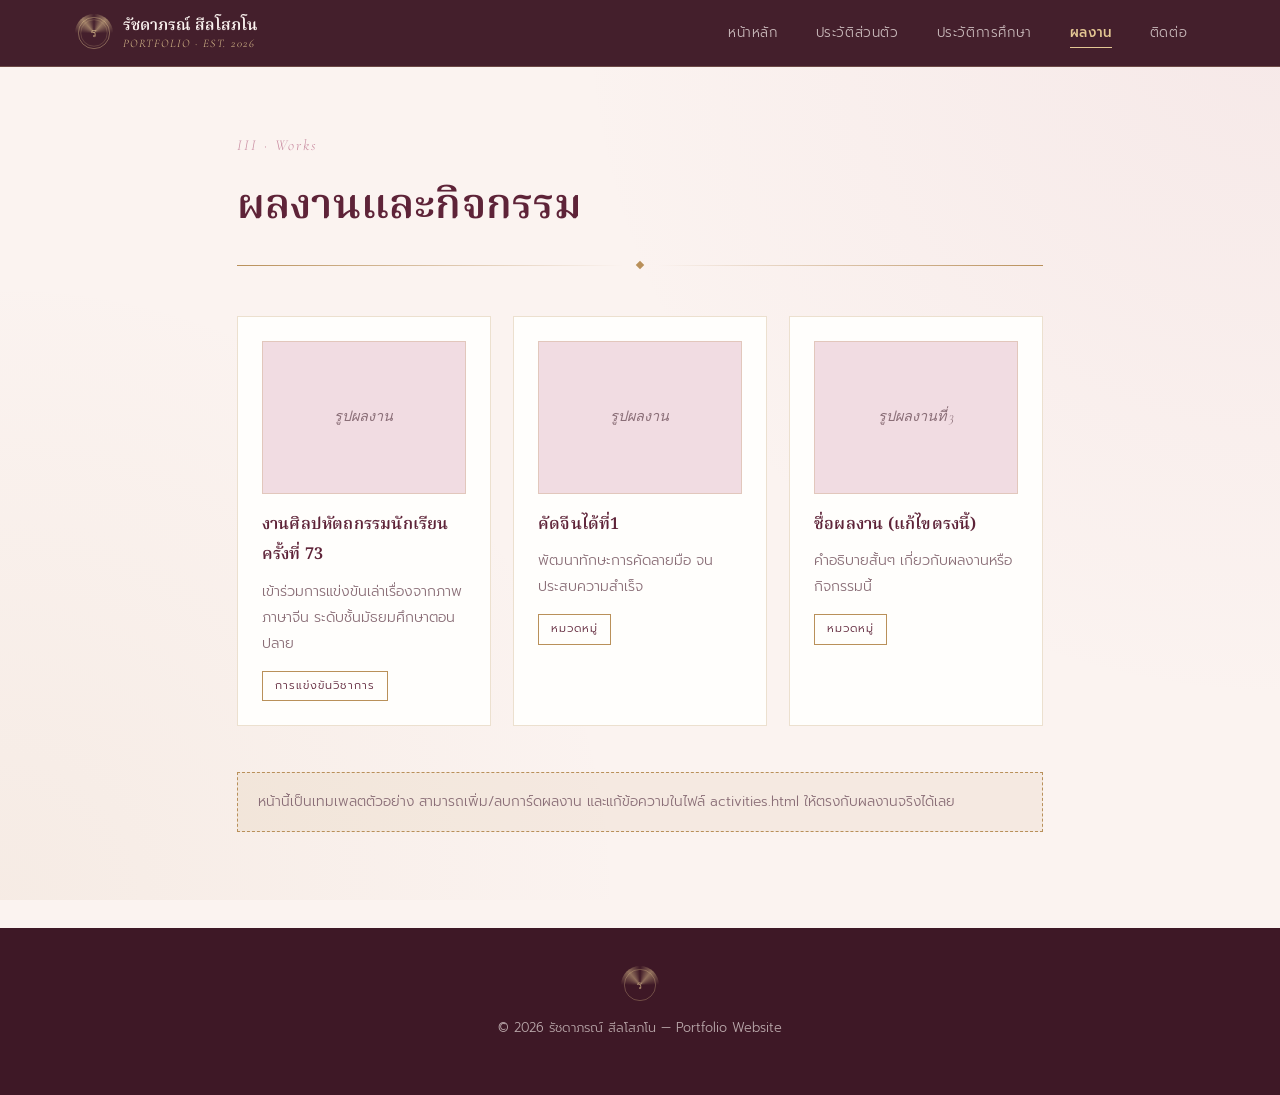
==== activities.html @ 526c3acd "Update activities.html" ====
<!DOCTYPE html>
<html lang="th">
<head>
<meta charset="UTF-8">
<meta name="viewport" content="width=device-width, initial-scale=1.0">
<title>ผลงาน | รัชดาภรณ์ สีลโสภโน</title>
<link rel="stylesheet" href="style.css">
</head>
<body>

<nav class="topnav">
  <div class="brand">
    <span class="crest brand-crest">
      <svg viewBox="0 0 100 100" width="34" height="34" aria-hidden="true">
        <circle cx="50" cy="50" r="46" fill="none" stroke="var(--gold-light)" stroke-width="1.2"/>
        <circle cx="50" cy="50" r="39" fill="none" stroke="var(--gold-light)" stroke-width="0.6"/>
        <text x="50" y="61" text-anchor="middle" font-family="'Noto Serif Thai', serif" font-size="36" fill="var(--gold-light)">ร</text>
      </svg>
    </span>
    <span class="brand-text">
      <span class="brand-name">รัชดาภรณ์ สีลโสภโน</span>
      <span class="brand-sub">Portfolio · Est. 2026</span>
    </span>
  </div>
  <button class="nav-toggle" aria-label="เปิดเมนู">&#9776;</button>
  <ul class="navlinks">
    <li><a href="index.html">หน้าหลัก</a></li>
    <li><a href="personal.html">ประวัติส่วนตัว</a></li>
    <li><a href="education.html">ประวัติการศึกษา</a></li>
    <li><a href="activities.html" aria-current="page">ผลงาน</a></li>
    <li><a href="contact.html">ติดต่อ</a></li>
  </ul>
</nav>

<main>
  <header class="page-header">
    <span class="eyebrow">III · Works</span>
    <h1>ผลงานและกิจกรรม</h1>
    <div class="rule"><span></span></div>
  </header>

  <div class="work-grid">
    <!-- คัดลอกบล็อก .work-card ทั้งก้อนเพื่อเพิ่มผลงานใหม่ -->
    <div class="card work-card">
      <div class="thumb">
        <!-- เปลี่ยนเป็น <img src="images/ชื่อไฟล์.png" alt="..."> เมื่อมีรูปผลงาน -->
        <span>รูปผลงาน</span>
      </div>
      <h3>งานศิลปหัตถกรรมนักเรียน ครั้งที่ 73</h3>
      <p>เข้าร่วมการแข่งขันเล่าเรื่องจากภาพภาษาจีน ระดับชั้นมัธยมศึกษาตอนปลาย</p>
      <span class="tag">การแข่งขันวิชาการ</span>
    </div>

    <div class="card work-card">
      <div class="thumb">
        <span>รูปผลงาน</span>
      </div>
      <h3>คัดจีนได้ที่1</h3>
      <p>พัฒนาทักษะการคัดลายมือ จนประสบความสำเร็จ</p>
      <span class="tag">หมวดหมู่</span>
    </div>

    <div class="card work-card">
      <div class="thumb">
        <span>รูปผลงานที่ 3</span>
      </div>
      <h3>ชื่อผลงาน (แก้ไขตรงนี้)</h3>
      <p>คำอธิบายสั้นๆ เกี่ยวกับผลงานหรือกิจกรรมนี้</p>
      <span class="tag">หมวดหมู่</span>
    </div>
  </div>

  <div class="note" style="margin-top:22px;">
    หน้านี้เป็นเทมเพลตตัวอย่าง สามารถเพิ่ม/ลบการ์ดผลงาน และแก้ข้อความในไฟล์ activities.html ให้ตรงกับผลงานจริงได้เลย
  </div>
</main>

<footer>
  <span class="crest">
    <svg viewBox="0 0 100 100" width="34" height="34" aria-hidden="true">
      <circle cx="50" cy="50" r="46" fill="none" stroke="var(--gold-light)" stroke-width="1"/>
      <text x="50" y="61" text-anchor="middle" font-family="'Noto Serif Thai', serif" font-size="34" fill="var(--gold-light)">ร</text>
    </svg>
  </span>
  &copy; 2026 รัชดาภรณ์ สีลโสภโน — Portfolio Website
</footer>

<script src="script.js"></script>
</body>
</html>
---- style.css ----
@import url('https://fonts.googleapis.com/css2?family=Noto+Serif+Thai:wght@400;500;600;700&family=Prompt:wght@200;300;400;500;600&family=Cormorant+Garamond:ital@0;1&display=swap');

/* ==========================================================================
   รัชดาภรณ์ สีลโสภโน — Portfolio
   Direction: จริงจัง หรูหรา มินิมอล โทนชมพูเจ้าหญิง (blush / wine / antique gold)
   ========================================================================== */

:root {
  --blush:      #FBF3F0;   /* พื้นหลังหลัก ไอวอรี่อมชมพู */
  --paper:      #FFFEFC;   /* พื้นผิวการ์ด */
  --rose:       #C98BA0;   /* ชมพูฝุ่น — accent รอง */
  --rose-soft:  #F1DCE2;   /* ชมพูอ่อนมาก — เส้นขอบ/พื้นรอง */
  --wine:       #5E2338;   /* ไวน์เข้ม — หัวเรื่อง/ปุ่มหลัก */
  --wine-deep:  #3E1826;   /* ไวน์เข้มสุด — nav / footer */
  --gold:       #B9905A;   /* ทองโบราณ — เส้นบาง/กรอบ */
  --gold-light: #E4C793;   /* ทองอ่อน — ไฮไลต์ */
  --ink:        #3A2830;   /* ตัวอักษรหลัก */
  --ink-soft:   #8A6E77;   /* ตัวอักษรรอง */
  --line:       rgba(185, 144, 90, 0.28);
  --shadow:     rgba(94, 35, 56, 0.14);
  --radius:     4px;
  --radius-lg:  2px;
  --ease:       cubic-bezier(0.22, 1, 0.36, 1);
}

* { box-sizing: border-box; }

html { scroll-behavior: smooth; }

body {
  margin: 0;
  background: var(--blush);
  background-image:
    radial-gradient(circle at 100% 0%, rgba(201, 139, 160, 0.10), transparent 45%),
    radial-gradient(circle at 0% 100%, rgba(185, 144, 90, 0.08), transparent 40%);
  background-attachment: fixed;
  color: var(--ink);
  font-family: 'Prompt', sans-serif;
  font-weight: 300;
  font-size: 16px;
  line-height: 1.85;
  -webkit-font-smoothing: antialiased;
}

h1, h2, h3, .display {
  font-family: 'Noto Serif Thai', serif;
  font-weight: 600;
  color: var(--wine);
  margin: 0;
  letter-spacing: 0.2px;
}

a { color: inherit; text-decoration: none; }

::selection { background: var(--rose); color: #fff; }

/* ---------- utility: reveal-on-load ---------- */
.reveal {
  opacity: 0;
  transform: translateY(14px);
  animation: revealUp 0.9s var(--ease) forwards;
}
@keyframes revealUp {
  to { opacity: 1; transform: translateY(0); }
}

/* ---------- Crest — the signature mark ---------- */
.crest {
  position: relative;
  display: inline-flex;
  align-items: center;
  justify-content: center;
  flex-shrink: 0;
}

.crest svg { position: relative; z-index: 2; display: block; }

.crest::before {
  content: '';
  position: absolute;
  inset: -6%;
  border-radius: 50%;
  background: conic-gradient(from 0deg, transparent 0deg, var(--gold-light) 40deg, transparent 90deg, transparent 270deg, var(--gold-light) 320deg, transparent 360deg);
  animation: crestSweep 7s linear infinite;
  opacity: 0.55;
  z-index: 1;
}

@keyframes crestSweep {
  to { transform: rotate(360deg); }
}

/* ---------- Top navigation ---------- */
.topnav {
  position: sticky;
  top: 0;
  z-index: 60;
  display: flex;
  align-items: center;
  justify-content: space-between;
  padding: 16px 6vw;
  background: rgba(62, 24, 38, 0.97);
  backdrop-filter: blur(6px);
  border-bottom: 1px solid rgba(228, 199, 147, 0.25);
}

.brand {
  display: flex;
  align-items: center;
  gap: 12px;
  color: #F6E9EC;
}

.brand-crest { width: 34px; height: 34px; }

.brand-text { display: flex; flex-direction: column; line-height: 1.25; }
.brand-name  { font-family: 'Noto Serif Thai', serif; font-size: 0.98rem; font-weight: 600; color: #FBF3F0; }
.brand-sub   { font-family: 'Cormorant Garamond', serif; font-style: italic; font-size: 0.72rem; letter-spacing: 1.5px; color: var(--gold-light); text-transform: uppercase; }

.navlinks {
  display: flex;
  gap: 6px;
  list-style: none;
  margin: 0;
  padding: 0;
}

.navlinks a {
  position: relative;
  padding: 8px 16px;
  font-size: 0.83rem;
  letter-spacing: 0.6px;
  color: rgba(251, 243, 240, 0.72);
  transition: color 0.25s var(--ease);
}

.navlinks a::after {
  content: '';
  position: absolute;
  left: 16px;
  right: 16px;
  bottom: 3px;
  height: 1px;
  background: var(--gold-light);
  transform: scaleX(0);
  transform-origin: left;
  transition: transform 0.3s var(--ease);
}

.navlinks a:hover { color: #fff; }
.navlinks a:hover::after { transform: scaleX(1); }

.navlinks a[aria-current="page"] { color: var(--gold-light); font-weight: 500; }
.navlinks a[aria-current="page"]::after { transform: scaleX(1); }

.nav-toggle {
  display: none;
  background: none;
  border: 1px solid rgba(228, 199, 147, 0.4);
  color: var(--gold-light);
  font-size: 1.2rem;
  line-height: 1;
  padding: 8px 12px;
  border-radius: var(--radius);
  cursor: pointer;
}

@media (max-width: 780px) {
  .nav-toggle { display: block; }
  .navlinks {
    position: absolute;
    top: 100%;
    left: 0;
    right: 0;
    flex-direction: column;
    background: var(--wine-deep);
    padding: 8px 6vw 18px;
    display: none;
    gap: 2px;
    border-bottom: 1px solid rgba(228, 199, 147, 0.25);
  }
  .navlinks.open { display: flex; }
  .navlinks a { padding: 13px 6px; }
  .navlinks a::after { left: 6px; right: 6px; }
}

/* ---------- Page shell ---------- */
main {
  max-width: 960px;
  margin: 0 auto;
  padding: 64px 6vw 96px;
}

.page-header {
  margin-bottom: 48px;
  display: flex;
  flex-direction: column;
  gap: 10px;
}

.eyebrow {
  font-family: 'Cormorant Garamond', serif;
  font-style: italic;
  font-size: 0.95rem;
  letter-spacing: 2px;
  color: var(--rose);
}

.page-header h1 { font-size: clamp(1.9rem, 4vw, 2.6rem); }

.rule {
  display: flex;
  align-items: center;
  gap: 14px;
  margin-top: 6px;
}
.rule::before, .rule::after {
  content: '';
  flex: 1;
  height: 1px;
  background: linear-gradient(90deg, var(--gold), transparent);
}
.rule::after { background: linear-gradient(270deg, var(--gold), transparent); }
.rule span {
  width: 6px; height: 6px;
  background: var(--gold);
  transform: rotate(45deg);
  flex-shrink: 0;
}

/* ---------- Hero (index) ---------- */
.hero {
  display: grid;
  grid-template-columns: 1.15fr 0.85fr;
  gap: 56px;
  align-items: center;
  padding: 56px 0 64px;
}

@media (max-width: 800px) {
  .hero { grid-template-columns: 1fr; padding-top: 36px; }
}

.hero-eyebrow {
  font-family: 'Cormorant Garamond', serif;
  font-style: italic;
  font-size: 1rem;
  letter-spacing: 3px;
  color: var(--rose);
  text-transform: uppercase;
  display: inline-block;
}

.hero h1 {
  font-size: clamp(2.2rem, 5vw, 3.3rem);
  line-height: 1.35;
  margin-top: 14px;
}

.hero .accent { color: var(--rose); font-style: italic; font-family: 'Noto Serif Thai', serif; }

.hero p.lede {
  color: var(--ink-soft);
  font-size: 1.02rem;
  margin-top: 20px;
  max-width: 48ch;
  font-weight: 300;
}

.hero-cta {
  margin-top: 32px;
  display: flex;
  gap: 14px;
  flex-wrap: wrap;
}

.btn {
  font-family: 'Prompt', sans-serif;
  font-size: 0.85rem;
  letter-spacing: 0.6px;
  padding: 13px 28px;
  border-radius: var(--radius);
  border: 1px solid var(--wine);
  transition: transform 0.25s var(--ease), background 0.25s var(--ease), color 0.25s var(--ease), box-shadow 0.25s var(--ease);
  display: inline-block;
}

.btn-solid { background: var(--wine); color: #FBF3F0; }
.btn-solid:hover { background: var(--wine-deep); transform: translateY(-2px); box-shadow: 0 10px 24px var(--shadow); }

.btn-ghost { color: var(--wine); }
.btn-ghost:hover { background: var(--wine); color: #FBF3F0; transform: translateY(-2px); }

/* ---------- Nameplate card (hero, index) ---------- */
.nameplate {
  position: relative;
  background: var(--paper);
  border: 1px solid var(--line);
  padding: 40px 30px 30px;
  text-align: center;
  box-shadow: 0 26px 60px var(--shadow);
}

.nameplate::before {
  content: '';
  position: absolute;
  inset: 10px;
  border: 1px solid var(--rose-soft);
  pointer-events: none;
}

.nameplate .crest { width: 62px; height: 62px; margin-bottom: 18px; }

.nameplate .np-caption {
  font-family: 'Cormorant Garamond', serif;
  font-style: italic;
  font-size: 0.78rem;
  letter-spacing: 2px;
  color: var(--gold);
  text-transform: uppercase;
}

.nameplate .np-name {
  font-family: 'Noto Serif Thai', serif;
  font-size: 1.3rem;
  font-weight: 600;
  color: var(--wine);
  margin-top: 10px;
}

.nameplate .np-nick {
  font-size: 0.85rem;
  color: var(--ink-soft);
  margin-top: 6px;
}

.nameplate hr {
  border: none;
  height: 1px;
  background: linear-gradient(90deg, transparent, var(--gold), transparent);
  margin: 20px 0;
}

.nameplate .np-role {
  font-size: 0.78rem;
  letter-spacing: 1px;
  color: var(--rose);
}

/* ---------- Edition cards (index nav grid) ---------- */
.grid-links {
  display: grid;
  grid-template-columns: repeat(auto-fit, minmax(200px, 1fr));
  gap: 20px;
  margin-top: 8px;
}

.link-card {
  position: relative;
  background: var(--paper);
  border: 1px solid var(--line);
  padding: 30px 24px;
  transition: transform 0.3s var(--ease), box-shadow 0.3s var(--ease), border-color 0.3s var(--ease);
  overflow: hidden;
}

.link-card::before {
  content: '';
  position: absolute;
  left: 0; top: 0; bottom: 0;
  width: 3px;
  background: var(--rose);
  transform: scaleY(0);
  transform-origin: bottom;
  transition: transform 0.35s var(--ease);
}

.link-card:hover {
  transform: translateY(-6px);
  box-shadow: 0 20px 40px var(--shadow);
  border-color: var(--gold);
}
.link-card:hover::before { transform: scaleY(1); }

.link-card .numeral {
  font-family: 'Cormorant Garamond', serif;
  font-style: italic;
  font-size: 1.6rem;
  color: var(--gold);
}

.link-card h3 { margin-top: 12px; font-size: 1.12rem; }
.link-card p { color: var(--ink-soft); font-size: 0.88rem; margin: 8px 0 0; }

/* ---------- Section shell (inner pages) ---------- */
.card {
  background: var(--paper);
  border: 1px solid var(--line);
  padding: 34px 6vw 34px 34px;
  margin-bottom: 24px;
}

@media (max-width: 620px) {
  .card { padding: 26px; }
}

/* ---------- Personal page: framed profile ---------- */
.profile-block {
  display: flex;
  gap: 36px;
  align-items: flex-start;
  flex-wrap: wrap;
}

.frame {
  position: relative;
  width: 178px;
  height: 222px;
  flex-shrink: 0;
  background: var(--rose-soft);
}

.frame img { width: 100%; height: 100%; object-fit: cover; display: block; }

.frame::before, .frame::after,
.frame .fc1, .frame .fc2 {
  content: '';
  position: absolute;
  width: 20px; height: 20px;
  border-color: var(--gold);
  border-style: solid;
  border-width: 0;
}
.frame::before { top: -7px; left: -7px; border-top-width: 2px; border-left-width: 2px; }
.frame::after  { bottom: -7px; right: -7px; border-bottom-width: 2px; border-right-width: 2px; }
.frame .fc1    { top: -7px; right: -7px; border-top-width: 2px; border-right-width: 2px; }
.frame .fc2    { bottom: -7px; left: -7px; border-bottom-width: 2px; border-left-width: 2px; }

dl.info-list {
  display: grid;
  grid-template-columns: max-content 1fr;
  gap: 14px 26px;
  margin: 0;
  align-content: start;
  padding-top: 4px;
}
dl.info-list dt {
  font-family: 'Cormorant Garamond', serif;
  font-style: italic;
  color: var(--rose);
  font-size: 0.92rem;
  white-space: nowrap;
}
dl.info-list dd {
  margin: 0;
  font-weight: 500;
  color: var(--wine);
  letter-spacing: 0.2px;
}

/* ---------- Education: chapter list ---------- */
.chapters {
  list-style: none;
  margin: 0;
  padding: 0;
  border-left: 1px solid var(--gold);
}

.chapters li {
  position: relative;
  padding: 2px 0 34px 30px;
}
.chapters li:last-child { padding-bottom: 4px; }

.chapters li::before {
  content: '';
  position: absolute;
  left: -5px;
  top: 8px;
  width: 9px; height: 9px;
  background: var(--paper);
  border: 2px solid var(--rose);
  transform: rotate(45deg);
}

.chapters .era {
  font-family: 'Cormorant Garamond', serif;
  font-style: italic;
  color: var(--gold);
  font-weight: 600;
  font-size: 0.92rem;
  display: block;
}

.chapters h3 { margin-top: 6px; font-size: 1.08rem; }
.chapters p { color: var(--ink-soft); margin: 6px 0 0; font-size: 0.92rem; }

/* ---------- Works / activities grid ---------- */
.work-grid {
  display: grid;
  grid-template-columns: repeat(auto-fit, minmax(250px, 1fr));
  gap: 22px;
}

.work-card {
  background: var(--paper);
  border: 1px solid var(--line);
  padding: 24px;
  transition: transform 0.3s var(--ease), box-shadow 0.3s var(--ease);
}
.work-card:hover { transform: translateY(-5px); box-shadow: 0 18px 36px var(--shadow); }

.work-card .thumb {
  position: relative;
  width: 100%;
  aspect-ratio: 4 / 3;
  background: var(--rose-soft);
  border: 1px solid var(--line);
  display: flex;
  align-items: center;
  justify-content: center;
  color: var(--ink-soft);
  font-family: 'Cormorant Garamond', serif;
  font-style: italic;
  font-size: 0.9rem;
  overflow: hidden;
  margin-bottom: 16px;
}
.work-card .thumb img { width: 100%; height: 100%; object-fit: cover; }

.work-card h3 { font-size: 1.02rem; }
.work-card p { color: var(--ink-soft); font-size: 0.88rem; margin: 8px 0 0; }

.tag {
  display: inline-block;
  margin-top: 14px;
  font-size: 0.7rem;
  letter-spacing: 1px;
  color: var(--wine);
  border: 1px solid var(--gold);
  padding: 4px 12px;
  text-transform: uppercase;
}

/* ---------- Contact ---------- */
.contact-grid {
  display: grid;
  grid-template-columns: repeat(auto-fit, minmax(230px, 1fr));
  gap: 18px;
}

.contact-item {
  display: flex;
  align-items: center;
  gap: 16px;
}

.contact-icon {
  width: 46px; height: 46px;
  border-radius: 50%;
  border: 1px solid var(--gold);
  color: var(--wine);
  display: flex;
  align-items: center;
  justify-content: center;
  flex-shrink: 0;
  transition: background 0.25s var(--ease), color 0.25s var(--ease);
}
.contact-item:hover .contact-icon { background: var(--wine); color: var(--gold-light); }

.contact-icon svg { width: 18px; height: 18px; }

.contact-item .label {
  font-family: 'Cormorant Garamond', serif;
  font-style: italic;
  font-size: 0.82rem;
  color: var(--rose);
}
.contact-item .value { font-weight: 500; color: var(--ink); margin-top: 2px; }

.note {
  background: rgba(185, 144, 90, 0.10);
  border: 1px dashed var(--gold);
  padding: 16px 20px;
  font-size: 0.86rem;
  color: var(--ink-soft);
  margin-top: 4px;
}

/* ---------- Footer ---------- */
footer {
  display: flex;
  flex-direction: column;
  align-items: center;
  gap: 14px;
  text-align: center;
  padding: 40px 6vw 56px;
  color: rgba(251, 243, 240, 0.65);
  font-size: 0.8rem;
  background: var(--wine-deep);
}

footer .crest { width: 34px; height: 34px; opacity: 0.9; }

/* ---------- Accessibility ---------- */
@media (prefers-reduced-motion: reduce) {
  * { animation: none !important; transition: none !important; }
  html { scroll-behavior: auto; }
}

a:focus-visible, button:focus-visible {
  outline: 2px solid var(--gold);
  outline-offset: 3px;
}
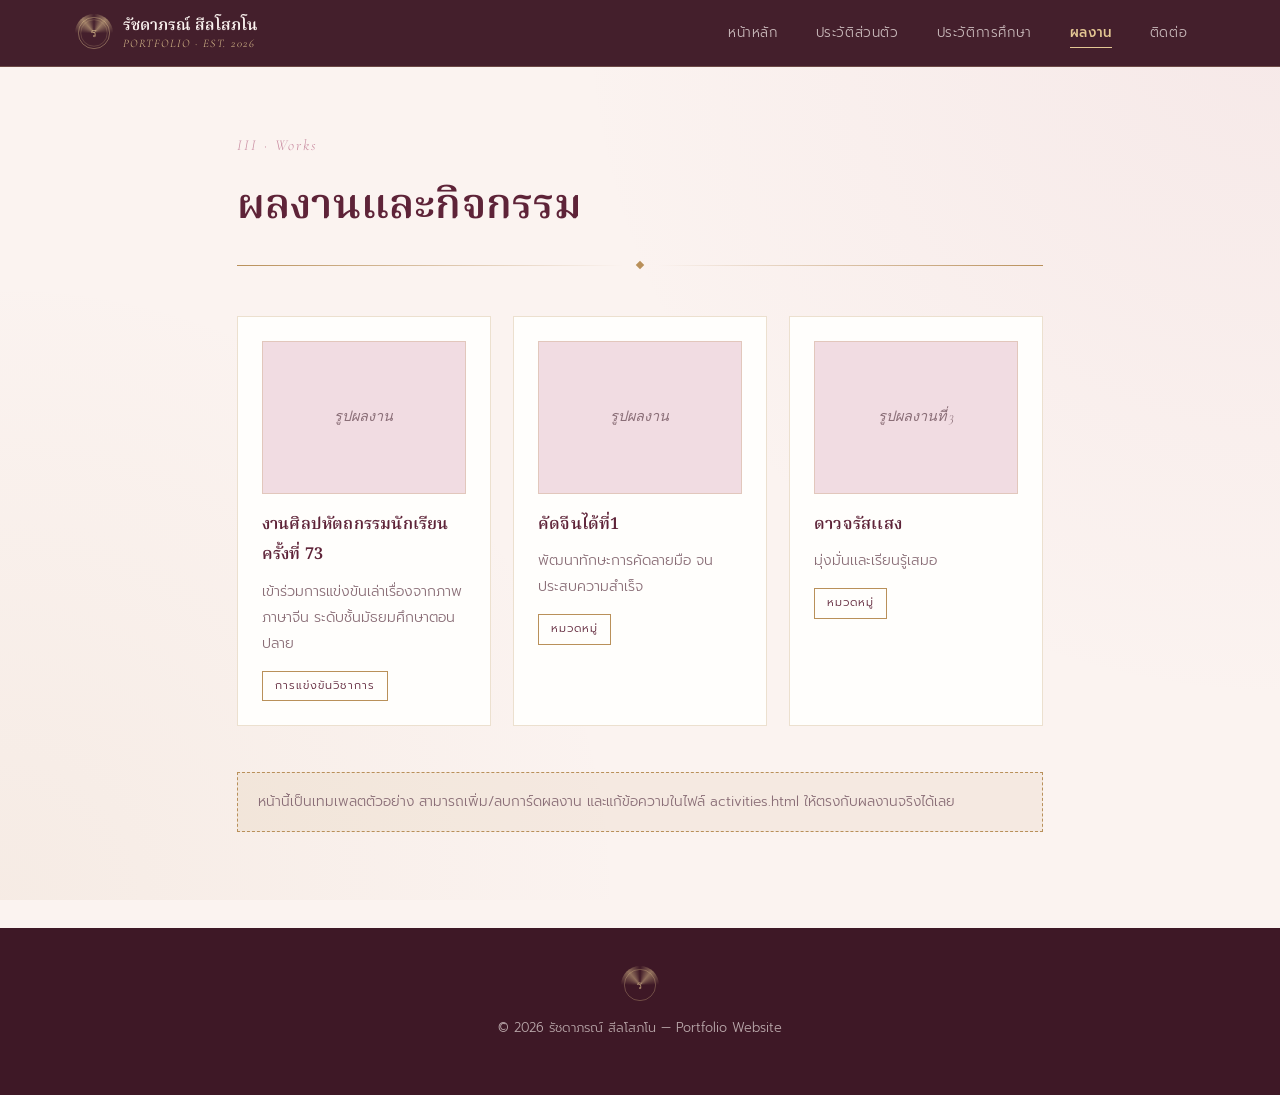
==== commit ab18cce3: "Update activities.html" ====
--- a/activities.html
+++ b/activities.html
@@ -64,8 +64,8 @@
       <div class="thumb">
         <span>รูปผลงานที่ 3</span>
       </div>
-      <h3>ชื่อผลงาน (แก้ไขตรงนี้)</h3>
-      <p>คำอธิบายสั้นๆ เกี่ยวกับผลงานหรือกิจกรรมนี้</p>
+      <h3>ดาวจรัสเเสง</h3>
+      <p>มุ่งมั่นเเละเรียนรู้เสมอ</p>
       <span class="tag">หมวดหมู่</span>
     </div>
   </div>
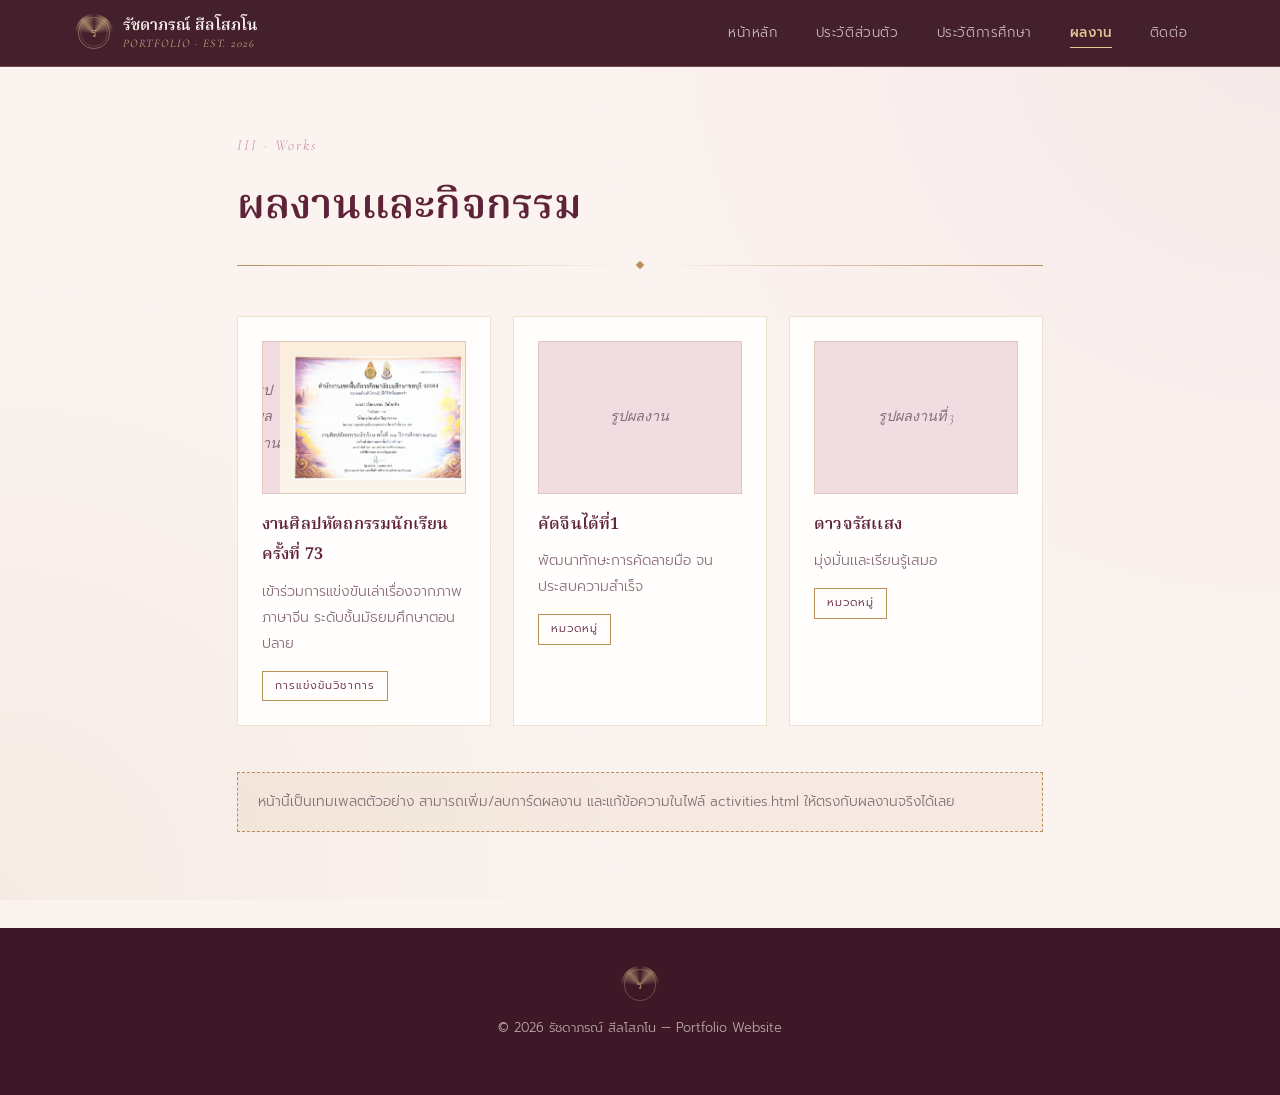
==== commit 13823be9: "Add image to work card in activities.html" ====
--- a/activities.html
+++ b/activities.html
@@ -44,7 +44,9 @@
     <div class="card work-card">
       <div class="thumb">
         <!-- เปลี่ยนเป็น <img src="images/ชื่อไฟล์.png" alt="..."> เมื่อมีรูปผลงาน -->
-        <span>รูปผลงาน</span>
+        <span>รูปผลงาน</span><br>
+
+<img src="images/S.jpg" alt="รูปผลงาน" width="150">
       </div>
       <h3>งานศิลปหัตถกรรมนักเรียน ครั้งที่ 73</h3>
       <p>เข้าร่วมการแข่งขันเล่าเรื่องจากภาพภาษาจีน ระดับชั้นมัธยมศึกษาตอนปลาย</p>
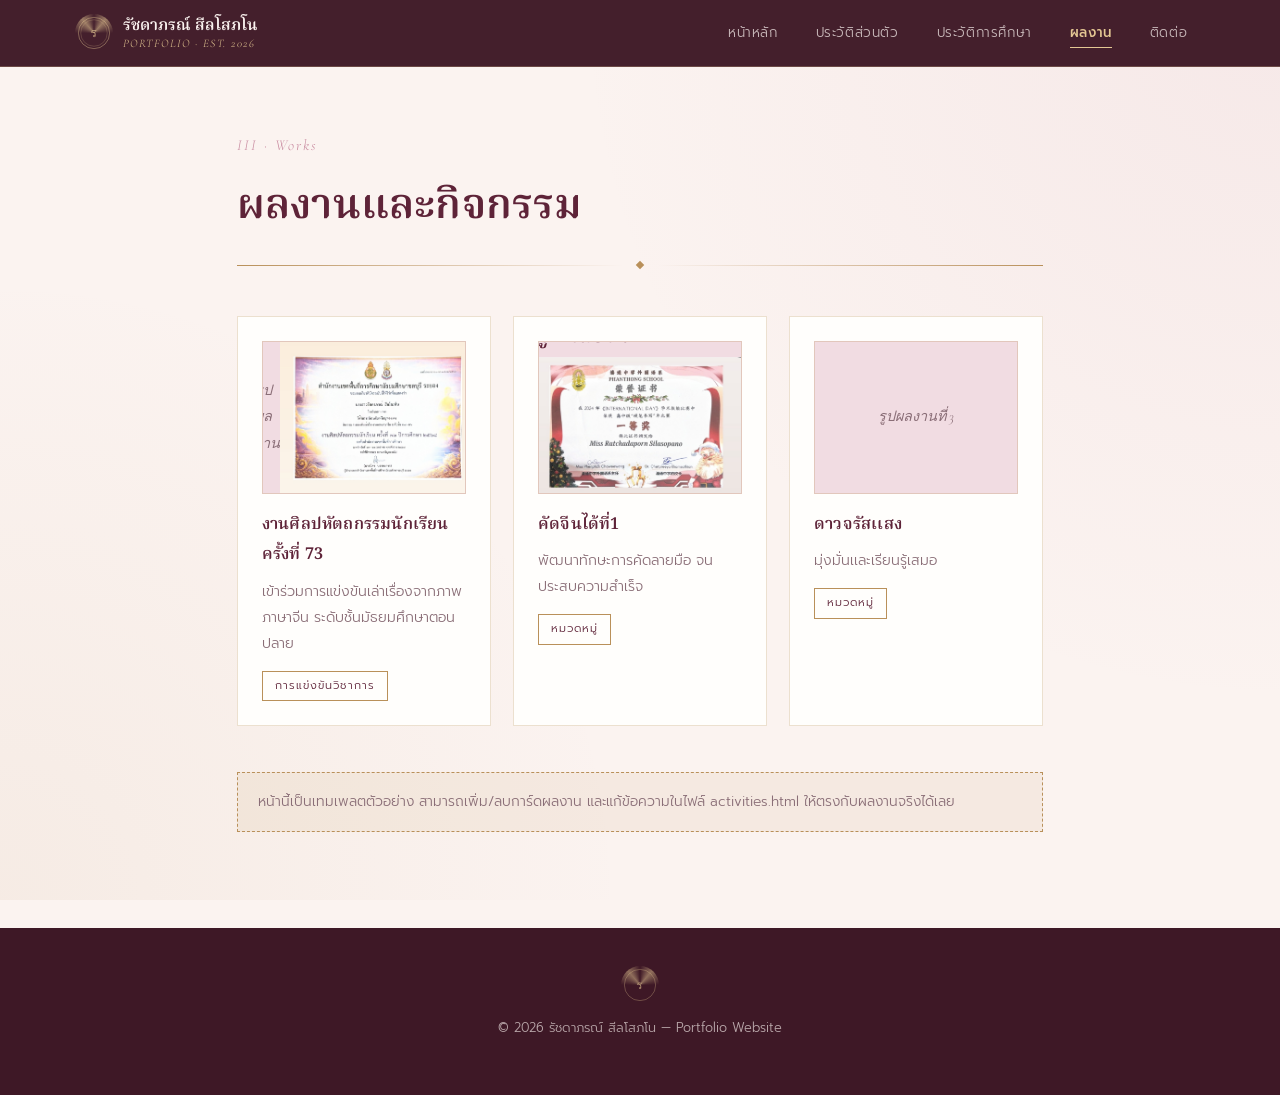
==== commit 87bef337: "Add portfolio section with an image and title" ====
--- a/activities.html
+++ b/activities.html
@@ -55,7 +55,11 @@
 
     <div class="card work-card">
       <div class="thumb">
-        <span>รูปผลงาน</span>
+        <section id="portfolio">
+    <h2>รูปผลงาน</h2>
+
+    <img src="images/In.jpg" alt="รูปผลงาน" width="250">
+        </section>
       </div>
       <h3>คัดจีนได้ที่1</h3>
       <p>พัฒนาทักษะการคัดลายมือ จนประสบความสำเร็จ</p>
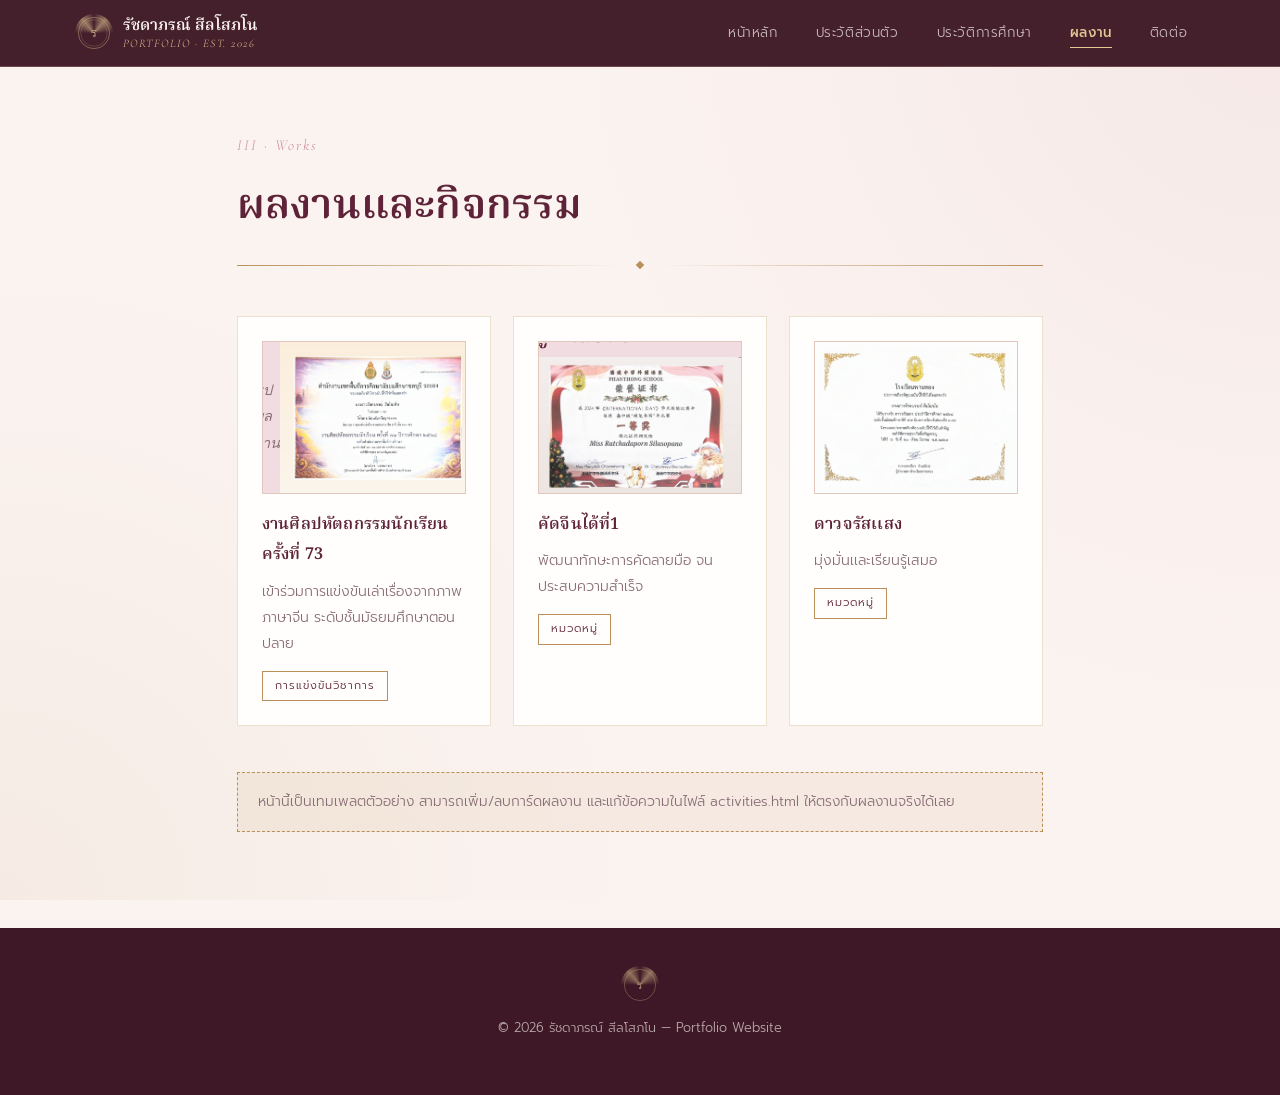
==== commit 1e80e047: "Update image tag in activities.html" ====
--- a/activities.html
+++ b/activities.html
@@ -68,7 +68,7 @@
 
     <div class="card work-card">
       <div class="thumb">
-        <span>รูปผลงานที่ 3</span>
+<img src="images/m.jpg" alt="รูปผลงาน" width="250">
       </div>
       <h3>ดาวจรัสเเสง</h3>
       <p>มุ่งมั่นเเละเรียนรู้เสมอ</p>
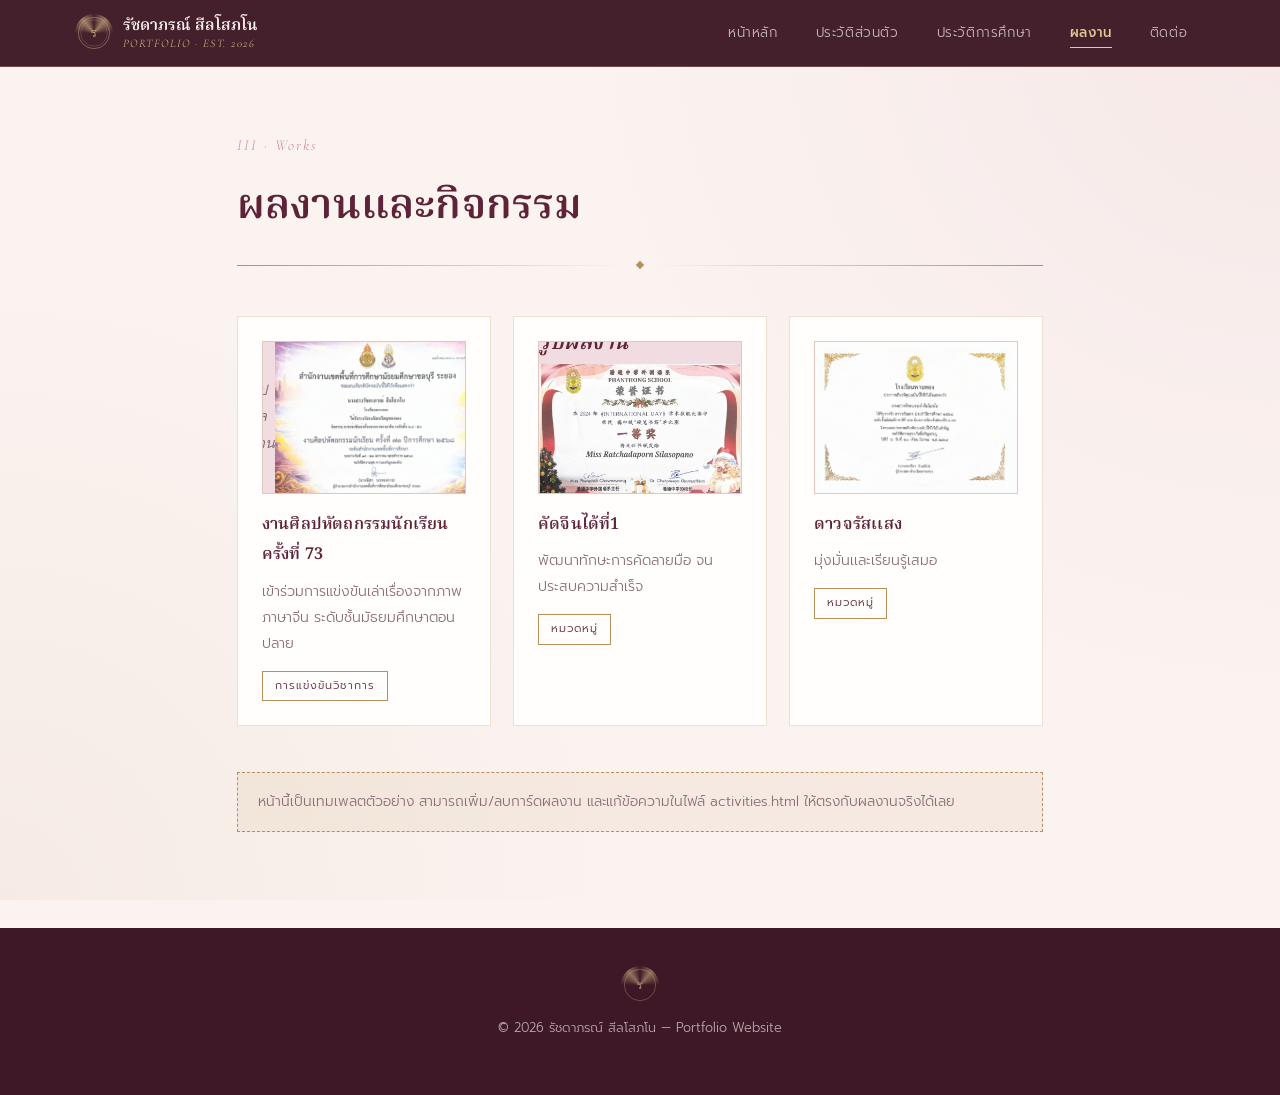
==== commit 310096e8: "Replace images in activities.html with new files" ====
--- a/activities.html
+++ b/activities.html
@@ -46,7 +46,7 @@
         <!-- เปลี่ยนเป็น <img src="images/ชื่อไฟล์.png" alt="..."> เมื่อมีรูปผลงาน -->
         <span>รูปผลงาน</span><br>
 
-<img src="images/S.jpg" alt="รูปผลงาน" width="150">
+<img src="images/สุด.jpg" alt="รูปผลงาน" width="250">
       </div>
       <h3>งานศิลปหัตถกรรมนักเรียน ครั้งที่ 73</h3>
       <p>เข้าร่วมการแข่งขันเล่าเรื่องจากภาพภาษาจีน ระดับชั้นมัธยมศึกษาตอนปลาย</p>
@@ -58,7 +58,7 @@
         <section id="portfolio">
     <h2>รูปผลงาน</h2>
 
-    <img src="images/In.jpg" alt="รูปผลงาน" width="250">
+    <img src="images/ดี.jpg" alt="รูปผลงาน" width="250">
         </section>
       </div>
       <h3>คัดจีนได้ที่1</h3>
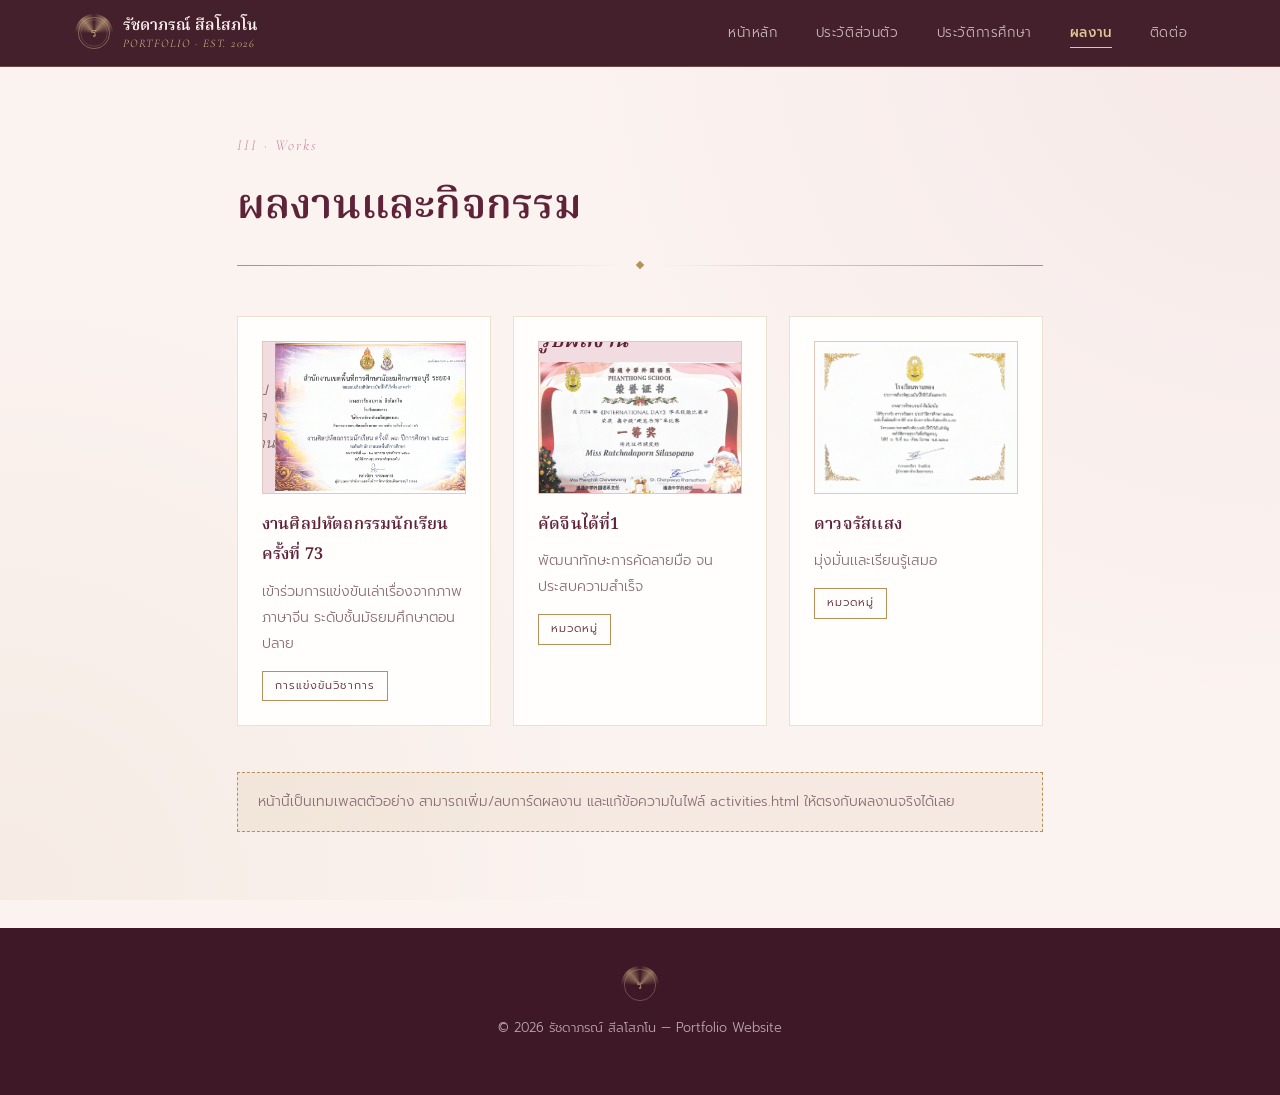
==== commit 32a3d6e7: "Update image sources in activities.html" ====
--- a/activities.html
+++ b/activities.html
@@ -46,7 +46,7 @@
         <!-- เปลี่ยนเป็น <img src="images/ชื่อไฟล์.png" alt="..."> เมื่อมีรูปผลงาน -->
         <span>รูปผลงาน</span><br>
 
-<img src="images/สุด.jpg" alt="รูปผลงาน" width="250">
+<img src="images/เกียรทีดี.jpg" alt="เกียรติบัตร" width="250">
       </div>
       <h3>งานศิลปหัตถกรรมนักเรียน ครั้งที่ 73</h3>
       <p>เข้าร่วมการแข่งขันเล่าเรื่องจากภาพภาษาจีน ระดับชั้นมัธยมศึกษาตอนปลาย</p>
@@ -58,7 +58,7 @@
         <section id="portfolio">
     <h2>รูปผลงาน</h2>
 
-    <img src="images/ดี.jpg" alt="รูปผลงาน" width="250">
+    <img src="images/2.jpg" alt="รูปผลงาน" width="250">
         </section>
       </div>
       <h3>คัดจีนได้ที่1</h3>
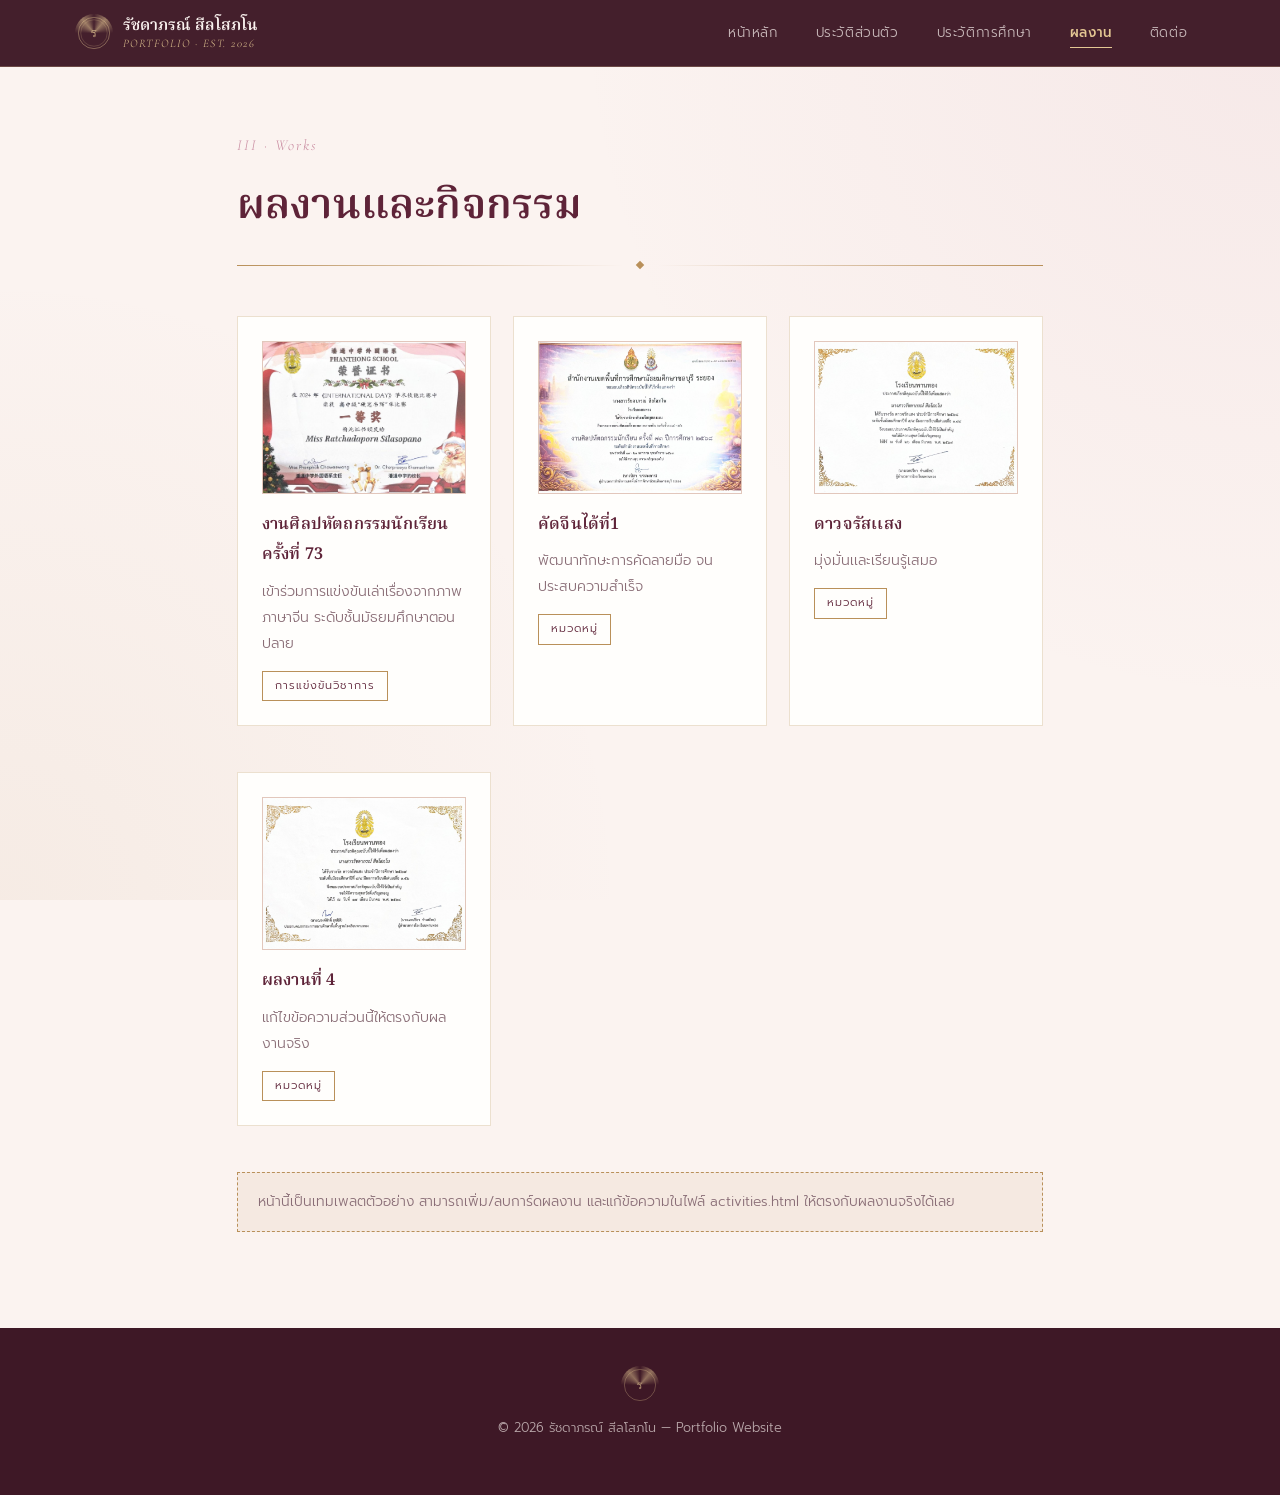
==== commit c0ed3e14: "Update activities.html" ====
--- a/activities.html
+++ b/activities.html
@@ -41,12 +41,10 @@
 
   <div class="work-grid">
     <!-- คัดลอกบล็อก .work-card ทั้งก้อนเพื่อเพิ่มผลงานใหม่ -->
+
     <div class="card work-card">
       <div class="thumb">
-        <!-- เปลี่ยนเป็น <img src="images/ชื่อไฟล์.png" alt="..."> เมื่อมีรูปผลงาน -->
-        <span>รูปผลงาน</span><br>
-
-<img src="images/เกียรทีดี.jpg" alt="เกียรติบัตร" width="250">
+        <img src="images/ผลงาน 1.jpg" alt="งานศิลปหัตถกรรมนักเรียน ครั้งที่ 73">
       </div>
       <h3>งานศิลปหัตถกรรมนักเรียน ครั้งที่ 73</h3>
       <p>เข้าร่วมการแข่งขันเล่าเรื่องจากภาพภาษาจีน ระดับชั้นมัธยมศึกษาตอนปลาย</p>
@@ -55,11 +53,7 @@
 
     <div class="card work-card">
       <div class="thumb">
-        <section id="portfolio">
-    <h2>รูปผลงาน</h2>
-
-    <img src="images/2.jpg" alt="รูปผลงาน" width="250">
-        </section>
+        <img src="images/ผลงาน 2.jpg" alt="คัดจีนได้ที่1">
       </div>
       <h3>คัดจีนได้ที่1</h3>
       <p>พัฒนาทักษะการคัดลายมือ จนประสบความสำเร็จ</p>
@@ -68,12 +62,22 @@
 
     <div class="card work-card">
       <div class="thumb">
-<img src="images/m.jpg" alt="รูปผลงาน" width="250">
+        <img src="images/ผลงาน 3.jpg" alt="ดาวจรัสแสง">
       </div>
       <h3>ดาวจรัสเเสง</h3>
       <p>มุ่งมั่นเเละเรียนรู้เสมอ</p>
       <span class="tag">หมวดหมู่</span>
     </div>
+
+    <div class="card work-card">
+      <div class="thumb">
+        <img src="images/ผลงาน 4.jpg" alt="ผลงานที่ 4">
+      </div>
+      <h3>ผลงานที่ 4</h3>
+      <p>แก้ไขข้อความส่วนนี้ให้ตรงกับผลงานจริง</p>
+      <span class="tag">หมวดหมู่</span>
+    </div>
+
   </div>
 
   <div class="note" style="margin-top:22px;">
